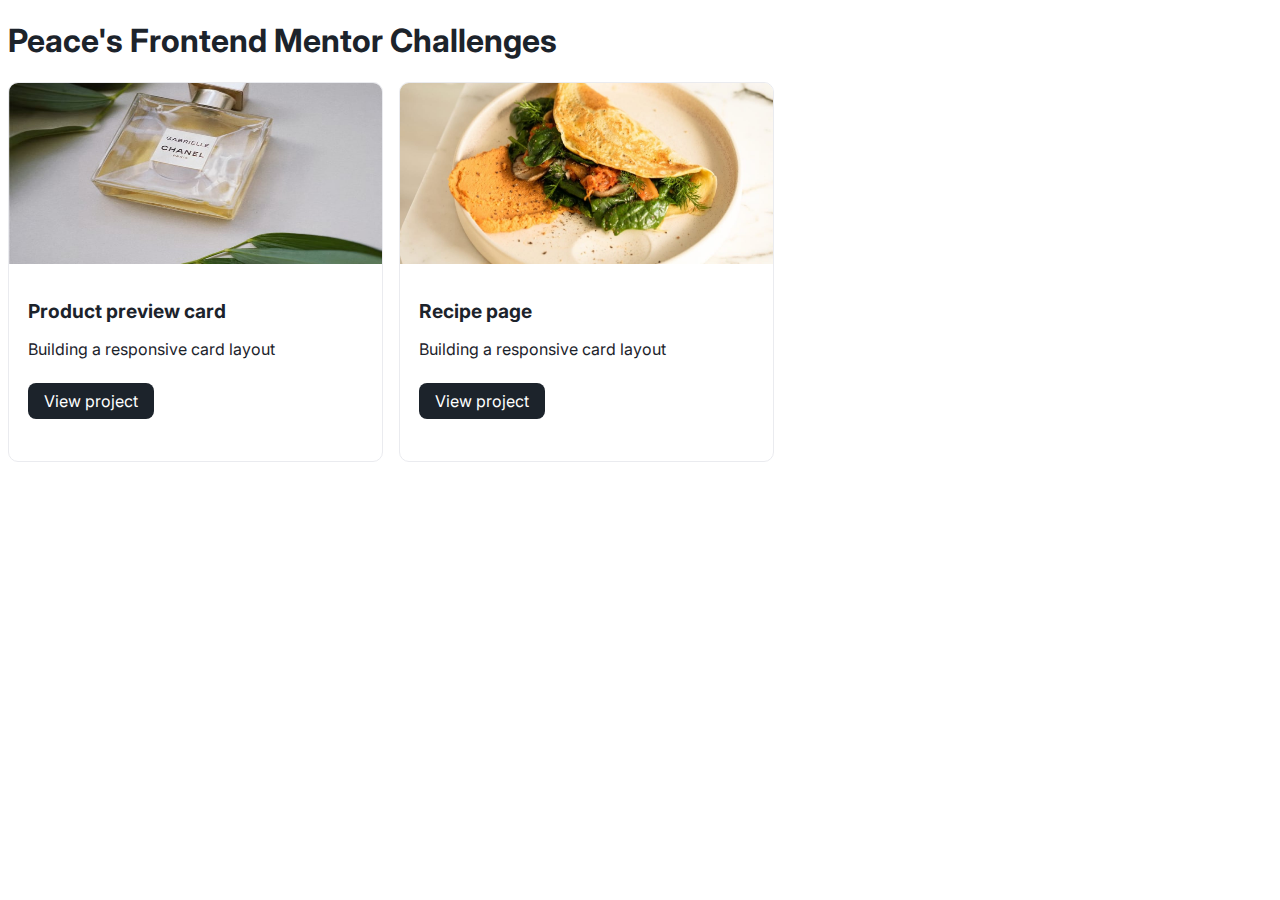
==== docs/index.html @ 52959fd2 "recipe project foundations" ====
<!DOCTYPE html>
<html lang="en">
  <head>
    <meta charset="UTF-8" />
    <meta name="viewport" content="width=device-width, initial-scale=1.0" />
    <link href="style.css" rel="stylesheet" />
    <link rel="preconnect" href="https://fonts.googleapis.com" />
    <link rel="preconnect" href="https://fonts.gstatic.com" crossorigin />
    <link
      href="https://fonts.googleapis.com/css2?family=Inter:wght@400;500&display=swap"
      rel="stylesheet"
    />
    <title>Peace's Frontend Mentor Challenges</title>
  </head>
  <body>
    <h1>Peace's Frontend Mentor Challenges</h1>
    <div class="content">
    <article>
      <div class="project-img">
        <img src="/Product preview card component/images/image-product-mobile.jpg">
      </div>
      <div class="description">
        <h2>Product preview card</h2>
        <p>Building a responsive card layout</p>
        <a class="button" href="/Product preview card component/index.html">View project</a>
      </div>
    </article>

    <article>
        <div class="project-img">
          <img src="/Recipe Page/assets/images/image-omelette.jpeg">
        </div>
        <div class="description">
          <h2>Recipe page</h2>
          <p>Building a responsive card layout</p>
          <a class="button" href="/Recipe Page/index.html">View project</a>
        </div>
      </article>
    </div>
  </body>
</html>
---- docs/style.css ----
/* Mobile */
:root {
  --lightgray: #EAEBEF;
  --cream: #f2eae2;
  --white: #ffffff;
  --purple: #8865EC;
  --gunmetal: #1c232b;
  --sans: "Inter", sans-serif;
}

html {
  box-sizing: border-box;
}

*,
*::before,
*::after {
  box-sizing: inherit;
}


body {
font-family: var(--sans);
font-size: 1rem;
color: var(--gunmetal);
}

h2{
    font-size: 1.2rem;
}

img {
  width: 100%;
  height: 100%;
}

p {
    margin: .5rem 0px 2rem 0px;
}

article {
  width: 375px;
  border-radius: 10px;
  display: flex;
  flex-direction: column;
  border: 1px solid var(--lightgray);
  height: 380px;
  padding-bottom: 1rem;
  overflow: hidden;
}

.project-img {
height: 50%;
overflow: hidden;
}

.description {
  padding: 1.2rem;
}

a.button {
    text-decoration: none;
    background-color: var(--gunmetal);
    color: var(--white);
    padding: .5rem 1rem;
    text-align: center;
    width: 100%;
    border-radius: 8px;
}

a.button:hover {
    background-color: var(--purple);
}

.content {
  display: flex;
  gap: 1rem;
}
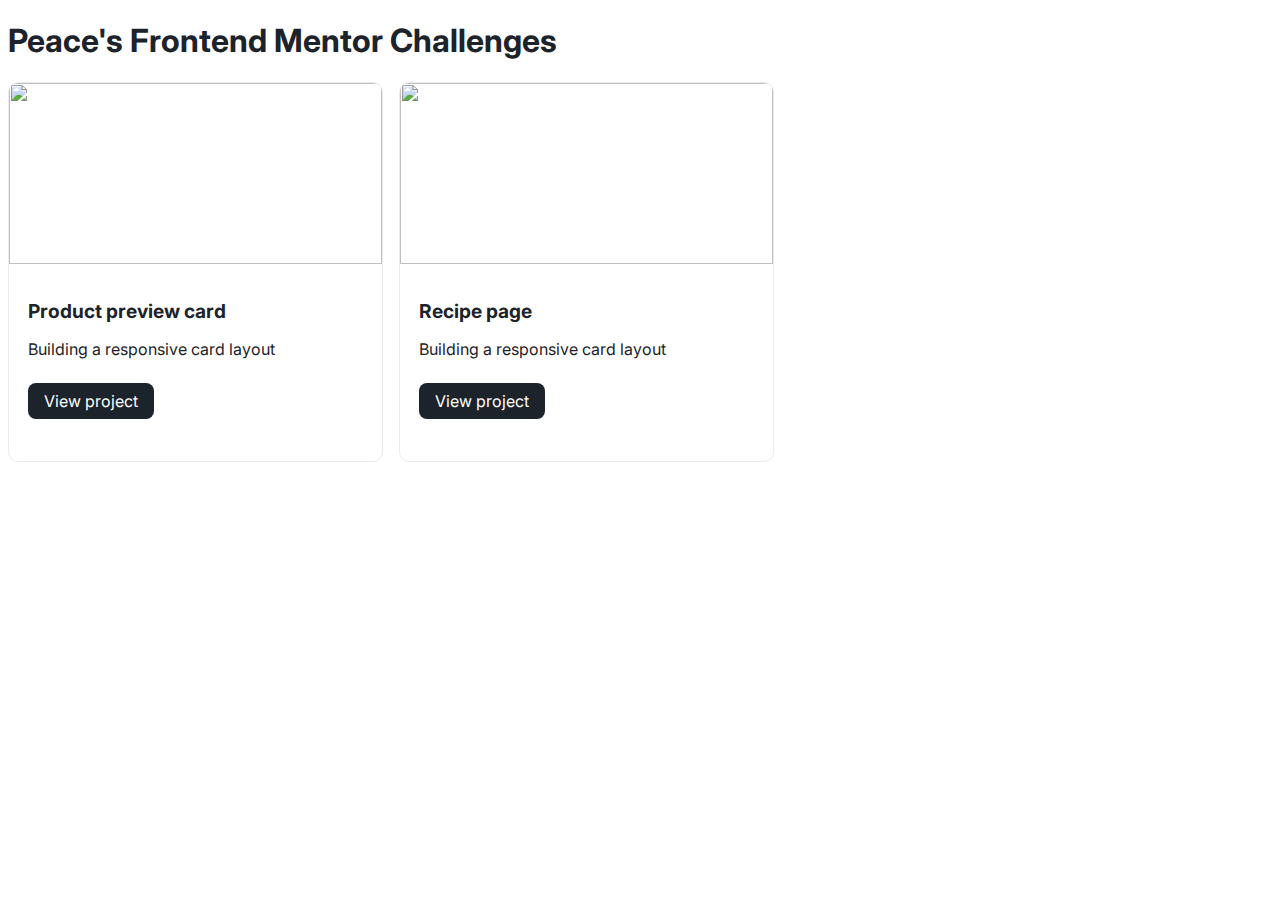
==== commit 0ba568c6: "fixing GH pages links" ====
--- a/docs/index.html
+++ b/docs/index.html
@@ -17,23 +17,23 @@
     <div class="content">
     <article>
       <div class="project-img">
-        <img src="/Product preview card component/images/image-product-mobile.jpg">
+        <img src="/docs/Product preview card component/images/image-product-mobile.jpg">
       </div>
       <div class="description">
         <h2>Product preview card</h2>
         <p>Building a responsive card layout</p>
-        <a class="button" href="/Product preview card component/index.html">View project</a>
+        <a class="button" href="/docs/Product preview card component/index.html">View project</a>
       </div>
     </article>
 
     <article>
         <div class="project-img">
-          <img src="/Recipe Page/assets/images/image-omelette.jpeg">
+          <img src="/docs/Recipe Page/assets/images/image-omelette.jpeg">
         </div>
         <div class="description">
           <h2>Recipe page</h2>
           <p>Building a responsive card layout</p>
-          <a class="button" href="/Recipe Page/index.html">View project</a>
+          <a class="button" href="/docs/Recipe Page/index.html">View project</a>
         </div>
       </article>
     </div>
--- a/docs/style.css
+++ b/docs/style.css
@@ -75,4 +75,5 @@
 .content {
   display: flex;
   gap: 1rem;
-}+}
+
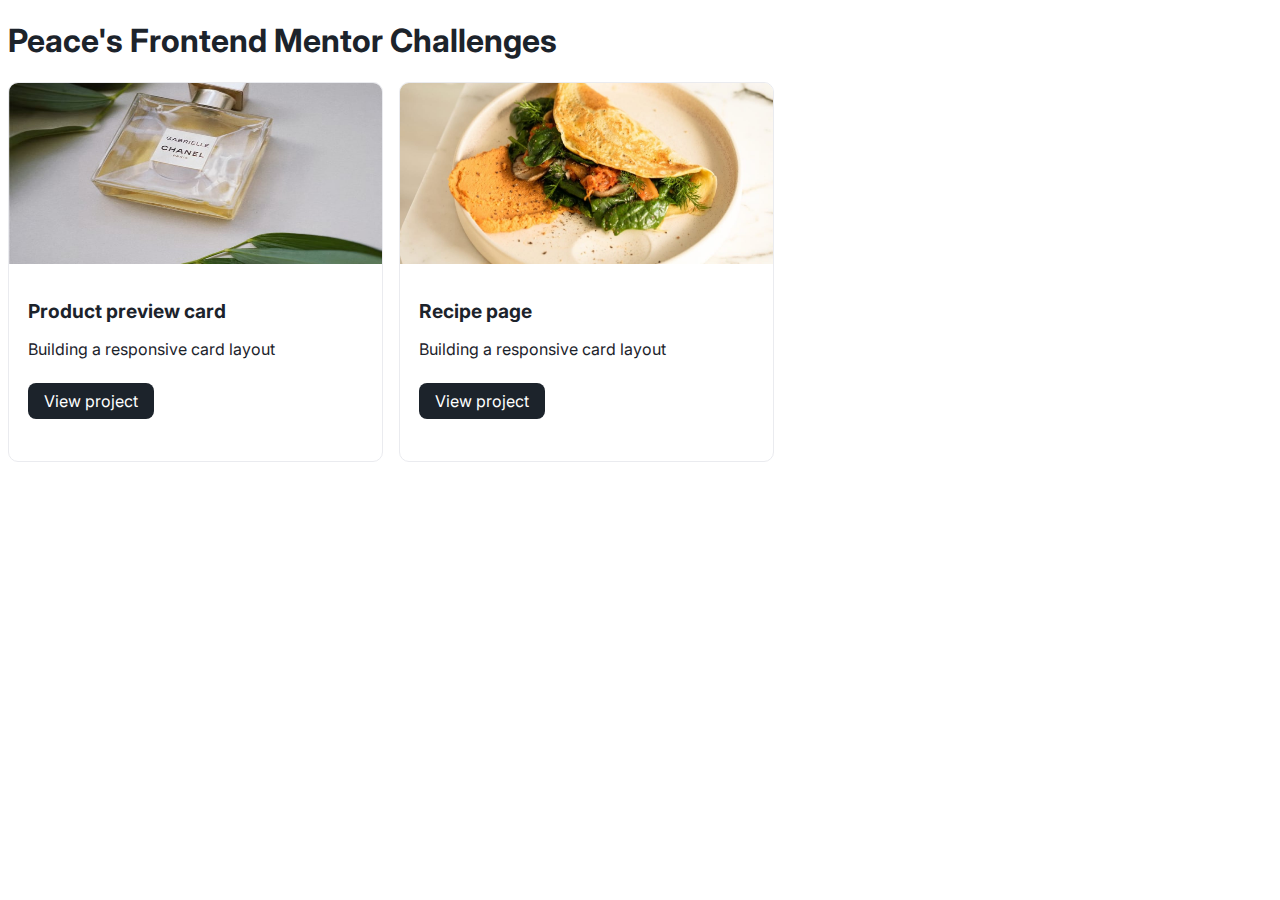
==== commit f6c0fc5d: "fixing broken links" ====
--- a/docs/index.html
+++ b/docs/index.html
@@ -17,23 +17,23 @@
     <div class="content">
     <article>
       <div class="project-img">
-        <img src="/docs/Product preview card component/images/image-product-mobile.jpg">
+        <img src="../Product preview card component/images/image-product-mobile.jpg">
       </div>
       <div class="description">
         <h2>Product preview card</h2>
         <p>Building a responsive card layout</p>
-        <a class="button" href="/docs/Product preview card component/index.html">View project</a>
+        <a class="button" href="../Product preview card component/index.html">View project</a>
       </div>
     </article>
 
     <article>
         <div class="project-img">
-          <img src="/docs/Recipe Page/assets/images/image-omelette.jpeg">
+          <img src="../Recipe Page/assets/images/image-omelette.jpeg">
         </div>
         <div class="description">
           <h2>Recipe page</h2>
           <p>Building a responsive card layout</p>
-          <a class="button" href="/docs/Recipe Page/index.html">View project</a>
+          <a class="button" href="../Recipe Page/index.html">View project</a>
         </div>
       </article>
     </div>
